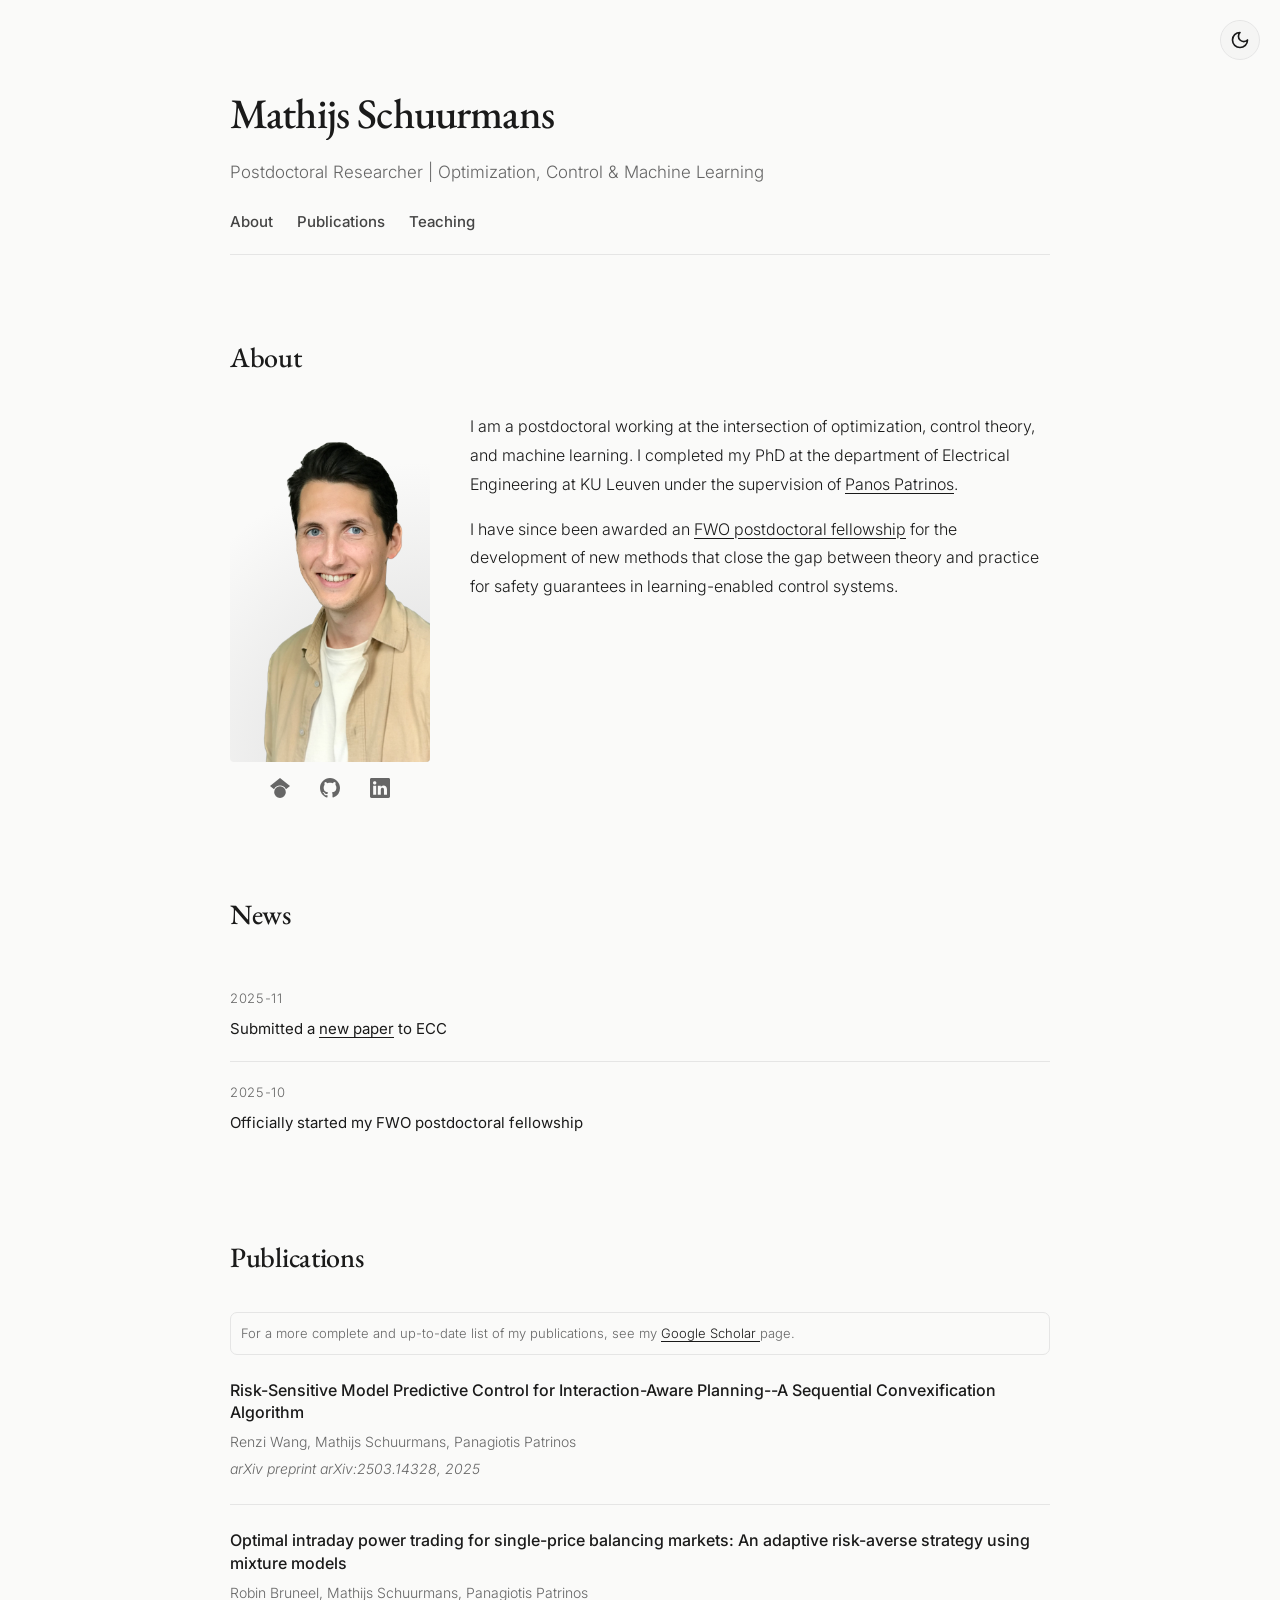
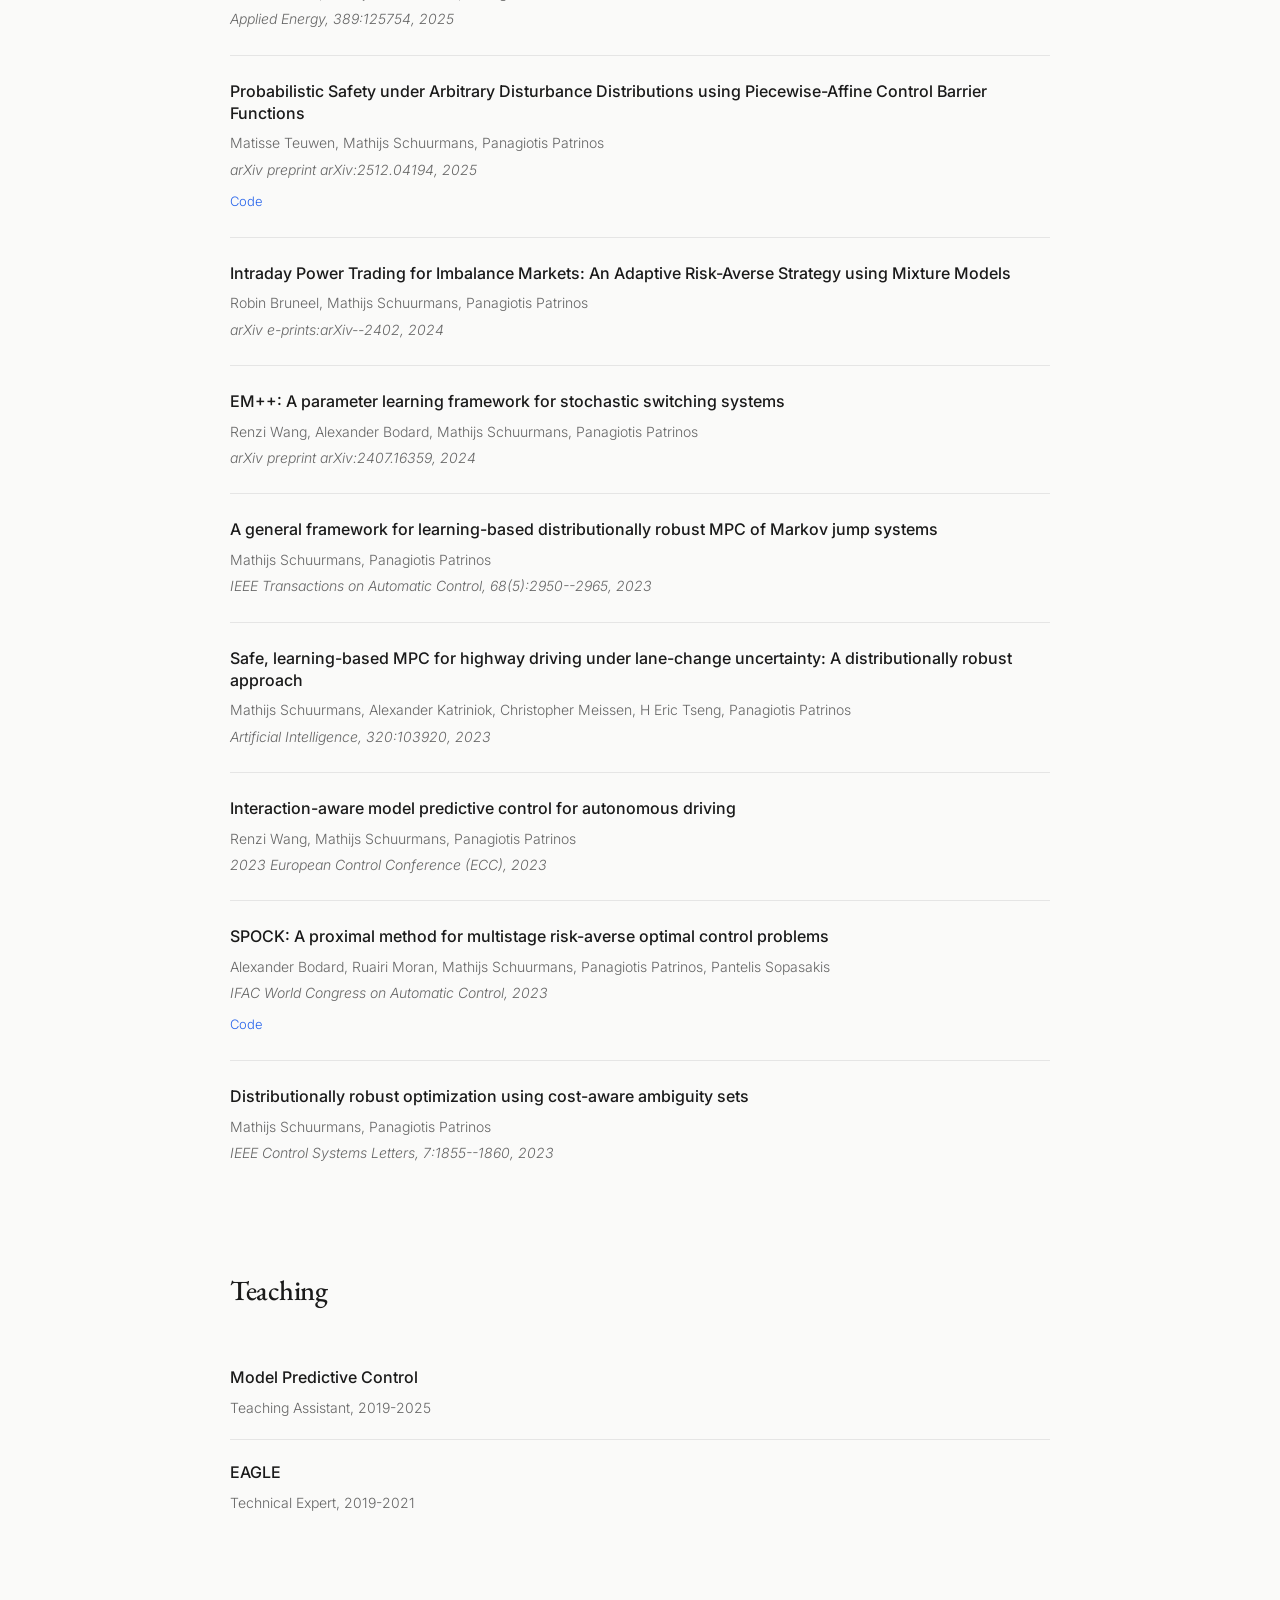
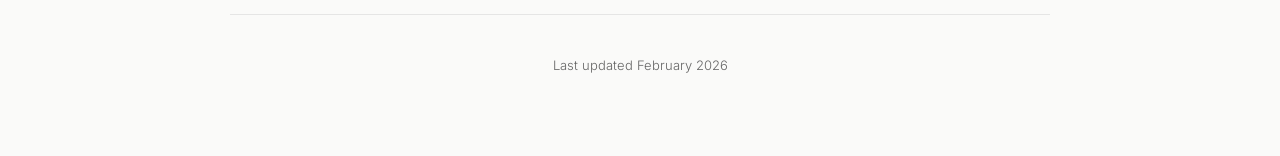
==== index.html @ 8fe31e9f "Initial publication" ====
<!DOCTYPE html>
<html lang="en-us">

<head>
	<meta name="generator" content="Hugo 0.148.2">
  <meta charset="UTF-8">
  <meta name="viewport" content="width=device-width, initial-scale=1.0">
  <title>Mathijs Schuurmans</title>
  <link
    href="https://fonts.googleapis.com/css2?family=EB+Garamond:wght@400;500;600&family=Inter:wght@300;400;500;600&display=swap"
    rel="stylesheet">
  
  <link rel="stylesheet" href="/css/variables.css">
  <link rel="stylesheet" href="/css/base.css">
  <link rel="stylesheet" href="/css/typography.css">
  <link rel="stylesheet" href="/css/components.css">
  <link rel="stylesheet" href="/css/layout.css">
  <link rel="stylesheet" href="/css/responsive.css">

  
</head>

<body>
  <button class="theme-toggle" aria-label="Toggle dark mode">
    <svg class="sun-icon" xmlns="http://www.w3.org/2000/svg" width="20" height="20" viewBox="0 0 24 24" fill="none" stroke="currentColor" stroke-width="2" stroke-linecap="round" stroke-linejoin="round">
  <circle cx="12" cy="12" r="4"></circle>
  <path d="M12 2v2"></path>
  <path d="M12 20v2"></path>
  <path d="m4.93 4.93 1.41 1.41"></path>
  <path d="m17.66 17.66 1.41 1.41"></path>
  <path d="M2 12h2"></path>
  <path d="M20 12h2"></path>
  <path d="m6.34 17.66-1.41 1.41"></path>
  <path d="m19.07 4.93-1.41 1.41"></path>
</svg>

      <svg class="moon-icon" xmlns="http://www.w3.org/2000/svg" width="20" height="20" viewBox="0 0 24 24" fill="none" stroke="currentColor" stroke-width="2" stroke-linecap="round" stroke-linejoin="round">
      <path d="M12 3a6 6 0 0 0 9 9 9 9 0 1 1-9-9Z"></path>
  </svg>

  </button>
  
<link rel="stylesheet" href="/css/home.css">
<div class="container">
  <header>
    <h1>Mathijs Schuurmans</h1>
    <div class="subtitle">Postdoctoral Researcher | Optimization, Control &amp; Machine Learning</div>
    <nav class="top-nav">
    
        <a href="/#about">About</a>
    
        <a href="/#publications">Publications</a>
    
        <a href="/#teaching">Teaching</a>
    
</nav>

  </header>

  <section id="about">
    <h2>About</h2>
    <div class="about-container">
      <div class="image-icons">
        <div class="profile-image">
          <img src="/images/profile.png" alt="Profile picture">
        </div>
        <div class="links">
          
          <a href="https://scholar.google.com/citations?user=sLfQq6sAAAAJ" target="_blank">
            <svg width="24px" height="24px" viewBox="0 0 24 24" role="img" xmlns="http://www.w3.org/2000/svg"><title>Google Scholar icon</title><path d="M12 24a7 7 0 1 1 0-14 7 7 0 0 1 0 14zm0-24L0 9.5l4.838 3.94A8 8 0 0 1 12 9a8 8 0 0 1 7.162 4.44L24 9.5z"/></svg>

          </a>
          
          
          <a href="https://github.com/mathijssch" target="_blank">
            <svg xmlns="http://www.w3.org/2000/svg" width="16" height="16" fill="currentColor" class="bi bi-github" viewBox="0 0 16 16">
  <path d="M8 0C3.58 0 0 3.58 0 8c0 3.54 2.29 6.53 5.47 7.59.4.07.55-.17.55-.38 0-.19-.01-.82-.01-1.49-2.01.37-2.53-.49-2.69-.94-.09-.23-.48-.94-.82-1.13-.28-.15-.68-.52-.01-.53.63-.01 1.08.58 1.23.82.72 1.21 1.87.87 2.33.66.07-.52.28-.87.51-1.07-1.78-.2-3.64-.89-3.64-3.95 0-.87.31-1.59.82-2.15-.08-.2-.36-1.02.08-2.12 0 0 .67-.21 2.2.82.64-.18 1.32-.27 2-.27s1.36.09 2 .27c1.53-1.04 2.2-.82 2.2-.82.44 1.1.16 1.92.08 2.12.51.56.82 1.27.82 2.15 0 3.07-1.87 3.75-3.65 3.95.29.25.54.73.54 1.48 0 1.07-.01 1.93-.01 2.2 0 .21.15.46.55.38A8.01 8.01 0 0 0 16 8c0-4.42-3.58-8-8-8"/>
</svg>

          </a>
          
          
          <a href="https://linkedin.com/in/mathijs-schuurmans-781a64147" target="_blank">
            <svg xmlns="http://www.w3.org/2000/svg" width="16" height="16" fill="currentColor" class="bi bi-linkedin" viewBox="0 0 16 16">
  <path d="M0 1.146C0 .513.526 0 1.175 0h13.65C15.474 0 16 .513 16 1.146v13.708c0 .633-.526 1.146-1.175 1.146H1.175C.526 16 0 15.487 0 14.854zm4.943 12.248V6.169H2.542v7.225zm-1.2-8.212c.837 0 1.358-.554 1.358-1.248-.015-.709-.52-1.248-1.342-1.248S2.4 3.226 2.4 3.934c0 .694.521 1.248 1.327 1.248zm4.908 8.212V9.359c0-.216.016-.432.08-.586.173-.431.568-.878 1.232-.878.869 0 1.216.662 1.216 1.634v3.865h2.401V9.25c0-2.22-1.184-3.252-2.764-3.252-1.274 0-1.845.7-2.165 1.193v.025h-.016l.016-.025V6.169h-2.4c.03.678 0 7.225 0 7.225z"/>
</svg>

          </a>
          
        </div>
      </div>
      <div class="about">
        <p>I am a postdoctoral working at the intersection of optimization, control theory, and machine learning.
I completed my PhD at the department of Electrical Engineering at KU Leuven under the supervision
of <a href="https://homes.esat.kuleuven.be/~ppatrino/">Panos Patrinos</a>.</p>
<p>I have since been awarded an <a href="https://www.fwo.be/en/support-programmes/postdoctoral-fellowships/">FWO postdoctoral fellowship</a> for the development of new methods that close the gap between theory and practice for safety guarantees in learning-enabled
control systems.</p>

      </div>
    </div>
  </section>

  
  <section id="news">
    <h2>News</h2>
    
<div class="news-item">
    <div class="news-date">2025-11</div>
    <div class="news-content">Submitted a <a href="https://mathijssch.github.io/ecc26-supplementary/">new paper</a> to ECC</div>
</div>

<div class="news-item">
    <div class="news-date">2025-10</div>
    <div class="news-content">Officially started my FWO postdoctoral fellowship</div>
</div>


  </section>
  

  
  <section id="publications">
    <h2>Publications</h2>
    
    <div class="disclaimer">
      For a more complete and up-to-date list of my publications, see my
      <a href="https://scholar.google.com/citations?user=sLfQq6sAAAAJ" target="_blank">
        Google Scholar
      </a> page.
    </div>
    
    
<div class="publication">
    <div class="pub-title">Risk-Sensitive Model Predictive Control for Interaction-Aware Planning--A Sequential Convexification Algorithm</div>
    <div class="pub-authors">Renzi Wang, Mathijs Schuurmans, Panagiotis Patrinos</div>
    <div class="pub-venue">arXiv preprint arXiv:2503.14328, 2025</div>
    
</div>

<div class="publication">
    <div class="pub-title">Optimal intraday power trading for single-price balancing markets: An adaptive risk-averse strategy using mixture models</div>
    <div class="pub-authors">Robin Bruneel, Mathijs Schuurmans, Panagiotis Patrinos</div>
    <div class="pub-venue">Applied Energy, 389:125754, 2025</div>
    
</div>

<div class="publication">
    <div class="pub-title">Probabilistic Safety under Arbitrary Disturbance Distributions using Piecewise-Affine Control Barrier Functions</div>
    <div class="pub-authors">Matisse Teuwen, Mathijs Schuurmans, Panagiotis Patrinos</div>
    <div class="pub-venue">arXiv preprint arXiv:2512.04194, 2025</div>
    
    <div class="pub-links">
        
        
        <a href="https://github.com/kul-optec/pwa-cbf" target="_blank">Code</a>
        
        
    </div>
    
</div>

<div class="publication">
    <div class="pub-title">Intraday Power Trading for Imbalance Markets: An Adaptive Risk-Averse Strategy using Mixture Models</div>
    <div class="pub-authors">Robin Bruneel, Mathijs Schuurmans, Panagiotis Patrinos</div>
    <div class="pub-venue">arXiv e-prints:arXiv--2402, 2024</div>
    
</div>

<div class="publication">
    <div class="pub-title">EM&#43;&#43;: A parameter learning framework for stochastic switching systems </div>
    <div class="pub-authors">Renzi Wang, Alexander Bodard, Mathijs Schuurmans, Panagiotis Patrinos</div>
    <div class="pub-venue">arXiv preprint arXiv:2407.16359, 2024</div>
    
</div>

<div class="publication">
    <div class="pub-title">A general framework for learning-based distributionally robust MPC of Markov jump systems</div>
    <div class="pub-authors">Mathijs Schuurmans, Panagiotis Patrinos</div>
    <div class="pub-venue">IEEE Transactions on Automatic Control, 68(5):2950--2965, 2023</div>
    
</div>

<div class="publication">
    <div class="pub-title">Safe, learning-based MPC for highway driving under lane-change uncertainty: A distributionally robust approach</div>
    <div class="pub-authors">Mathijs Schuurmans, Alexander Katriniok,             Christopher Meissen, H Eric Tseng, Panagiotis Patrinos</div>
    <div class="pub-venue">Artificial Intelligence, 320:103920, 2023</div>
    
</div>

<div class="publication">
    <div class="pub-title">Interaction-aware model predictive control for autonomous driving</div>
    <div class="pub-authors">Renzi Wang, Mathijs Schuurmans, Panagiotis Patrinos</div>
    <div class="pub-venue">2023 European Control Conference (ECC), 2023</div>
    
</div>

<div class="publication">
    <div class="pub-title">SPOCK: A proximal method for multistage risk-averse optimal control problems</div>
    <div class="pub-authors">Alexander Bodard, Ruairi Moran, Mathijs Schuurmans, Panagiotis Patrinos, Pantelis Sopasakis</div>
    <div class="pub-venue">IFAC World Congress on Automatic Control, 2023</div>
    
    <div class="pub-links">
        
        
        <a href="https://github.com/kul-optec/spock.jl" target="_blank">Code</a>
        
        
    </div>
    
</div>

<div class="publication">
    <div class="pub-title">Distributionally robust optimization using cost-aware ambiguity sets</div>
    <div class="pub-authors">Mathijs Schuurmans, Panagiotis Patrinos</div>
    <div class="pub-venue">IEEE Control Systems Letters, 7:1855--1860, 2023</div>
    
</div>


  </section>
  

  <section id="teaching">
    <h2>Teaching</h2>
    
    <div class="teaching-item">
      <div class="teaching-title">Model Predictive Control</div>
      <div class="teaching-details">Teaching Assistant, 2019-2025</div>
    </div>
    
    <div class="teaching-item">
      <div class="teaching-title">EAGLE</div>
      <div class="teaching-details">Technical Expert, 2019-2021</div>
    </div>
    
  </section>

  <footer>
    <p>Last updated February 2026</p>
  </footer>
</div>

  

  <script>
    
    const themeToggle = document.querySelector('.theme-toggle');
    const html = document.documentElement;

    
    const currentTheme = localStorage.getItem('theme') || 'light';
    html.setAttribute('data-theme', currentTheme);

    themeToggle.addEventListener('click', () => {
      const theme = html.getAttribute('data-theme') === 'light' ? 'dark' : 'light';
      html.setAttribute('data-theme', theme);
      localStorage.setItem('theme', theme);
    });
  </script>
</body>

</html>
---- css/variables.css ----
:root {
    --bg: #fafaf9;
    --bg-mute: #dadada; 
    --text: #1a1a1a;
    --text-secondary: #666666;
    --accent: #2563eb;
    --border: #e5e5e5;
    --hover: #f5f5f4;
}

[data-theme="dark"] {
    --bg: #1a1a22;
    --bg-mute: #3f3f5f; 
    /* --bg-mute: #1f1f2f;  */
    --text: #d5d5e5;
    --text-secondary: #ababa3;
    --accent: #60a5fa;
    --border: #262626;
    --hover: #171717;
}
---- css/base.css ----
* {
  margin: 0;
  padding: 0;
  box-sizing: border-box;
}

html {
  scroll-behavior: smooth;
}

body {
  font-family: 'Inter', -apple-system, BlinkMacSystemFont, sans-serif;
  background: var(--bg);
  color: var(--text);
  line-height: 1.6;
  font-size: 15px;
  font-weight: 300;
  min-width: 400px;
  /* or whatever you need */
  transition: background-color 0.3s ease, color 0.3s ease;
}

.container {
  max-width: 900px;
  margin: 0 auto;
  padding: 80px 40px;
}

a {
  color: var(--text);
  text-underline-offset: 2pt;
  transition: text-underline-offset 0.3s ease-in-out;
}

a:hover {
  color: var(--accent);
  text-underline-offset: 3pt;
}
---- css/typography.css ----
h1 {
    font-family: 'EB Garamond', serif;
    font-size: 42px;
    font-weight: 500;
    margin-bottom: 12px;
    letter-spacing: -0.02em;
}

h2 {
    font-family: 'EB Garamond', serif;
    font-size: 28px;
    font-weight: 500;
    margin-bottom: 32px;
    letter-spacing: -0.01em;
}

.subtitle {
    font-size: 17px;
    color: var(--text-secondary);
    margin-bottom: 24px;
    font-weight: 300;
}
---- css/components.css ----
/* Links */
.links {
  display: flex;
  gap: 30px;
  flex-wrap: wrap;
  justify-content: center;
  padding-top: 10px;
}

.links a {
  color: var(--text);
  text-decoration: none;
  font-size: 14px;
  padding: 6px 0;
  border-bottom: 1px solid transparent;
  transition: border-color 0.2s;
}

.disclaimer {
  font-size: small;
  color: var(--text-secondary);
  border: 1pt solid var(--border);
  padding: 10px;
  border-radius: 7px;
  /* width: 90%; */
  margin-bottom: 10px;
  margin: auto;
}

.top-nav {
  position: sticky;
  top: 0;
  z-index: 100;
  display: flex;
  gap: 1.5rem;
  margin-bottom: 0;
  /* border-bottom: 1px solid rgba(0, 0, 0, 0.08); */
}

.top-nav a {
  text-decoration: none;
  font-weight: 500;
  color: #444;
  position: relative;
}

.top-nav a:hover::after {
  width: 100%;
}

/* .links a:hover { */
/*     border-bottom-color: var(--accent); */
/* } */

.links svg {
  width: 20px;
  height: 20px;
  fill: var(--text-secondary)
}

.links svg:hover {
  fill: var(--accent);
}

/* Theme toggle */
.theme-toggle {
  position: fixed;
  top: 20px;
  right: 20px;
  background: var(--hover);
  border: 1px solid var(--border);
  border-radius: 50%;
  width: 40px;
  height: 40px;
  display: flex;
  align-items: center;
  justify-content: center;
  cursor: pointer;
  transition: all 0.2s;
  z-index: 1000;
}

.theme-toggle:hover {
  transform: scale(1.1);
  border-color: var(--text);
}

.theme-toggle svg {
  width: 20px;
  height: 20px;
  stroke: var(--text);
  fill: none;
  transition: opacity 0.3s ease, transform 0.3s ease;
  position: absolute;
}

.theme-toggle .sun-icon {
  opacity: 0;
  transform: rotate(180deg) scale(0);
}

.theme-toggle .moon-icon {
  opacity: 1;
  transform: rotate(0deg) scale(1);
}

[data-theme="dark"] .theme-toggle .sun-icon {
  opacity: 1;
  transform: rotate(0deg) scale(1);
}

[data-theme="dark"] .theme-toggle .moon-icon {
  opacity: 0;
  transform: rotate(-180deg) scale(0);
}
---- css/layout.css ----
header {
    margin-bottom: 80px;
    padding-bottom: 20px;
    border-bottom: 1px solid var(--border);
}

section {
    margin-bottom: 80px;
    transition: border-color 0.3s ease;
}

footer {
    margin-top: 80px;
    padding-top: 40px;
    border-top: 1px solid var(--border);
    text-align: center;
    color: var(--text-secondary);
    font-size: 13px;
}

footer a {
    color: var(--text-secondary);
    text-decoration: none;
    border-bottom: 1px solid transparent;
    transition: border-color 0.2s;
}

footer a:hover {
    border-bottom-color: var(--text-secondary);
}
---- css/responsive.css ----
@media (max-width: 768px) {
  .container {
    padding: 40px 20px;
  }

  h1 {
    font-size: 32px;
  }

  h2 {
    font-size: 24px;
  }

  section {
    margin-bottom: 60px;
  }

  .about-container {
    flex-direction: column;
    gap: 10px;
  }

  .image-icons {
    width: 100%;
  }

  .profile-image img {
    object-position: 100% 30%;
    /* top | center | bottom | left | right | 50% 20% */
    /* height: 200px !important; */
    object-fit: contain !important;
  }

  .profile-image {
    width: 50% !important;
    height: 200px !important;
    margin: auto;
  }

  .post-header h1 {
    font-size: 28px;
  }

  .post-content {
    font-size: 15px;
  }
}
---- css/home.css ----
.about-container {
    display: flex;
    gap: 40px;
    align-items: start;
}

.profile-image {
    flex-shrink: 0;
    width: 200px;
    height: 350px;
    border-radius: 4px;
    overflow: hidden;
    /* background: var(--bg-mute); */
    background: radial-gradient(circle 300px at bottom right, var(--bg-mute), transparent);
}

.profile-image img {
    width: 100%;
    height: 100%;
    object-fit: cover;
}

.about {
    font-size: 16px;
    line-height: 1.8;
    color: var(--text);
    font-weight: 300;
    flex: 1;
}

.about p {
    margin-bottom: 16px;
}

.about ul {
    margin-left: 20px;
}

.about li {
    margin-bottom: 8px;
}

/* News section */
.news-item {
    padding: 20px 0;
    border-bottom: 1px solid var(--border);
    transition: border-color 0.3s ease;
}

.news-item:last-child {
    border-bottom: none;
}

.news-date {
    font-size: 13px;
    color: var(--text-secondary);
    margin-bottom: 8px;
    text-transform: uppercase;
    letter-spacing: 0.05em;
}

.news-content {
    font-size: 15px;
    font-weight: 400;
}

/* Publications section */
.publication {
    padding: 24px 0;
    border-bottom: 1px solid var(--border);
    transition: border-color 0.3s ease;
}

.publication:last-child {
    border-bottom: none;
}

.pub-title {
    font-size: 16px;
    font-weight: 500;
    margin-bottom: 8px;
    line-height: 1.4;
}

.pub-authors {
    font-size: 14px;
    color: var(--text-secondary);
    margin-bottom: 4px;
}

.pub-venue {
    font-size: 14px;
    color: var(--text-secondary);
    font-style: italic;
}

.pub-links {
    margin-top: 10px;
    display: flex;
    gap: 16px;
}

.pub-links a {
    font-size: 13px;
    color: var(--accent);
    text-decoration: none;
    border-bottom: 1px solid transparent;
    transition: border-color 0.2s;
}

.pub-links a:hover {
    border-bottom-color: var(--accent);
}

/* Teaching section */
.teaching-item {
    padding: 20px 0;
    border-bottom: 1px solid var(--border);
    transition: border-color 0.3s ease;
}

.teaching-item:last-child {
    border-bottom: none;
}

.teaching-title {
    font-size: 16px;
    font-weight: 500;
    margin-bottom: 6px;
}

.teaching-details {
    font-size: 14px;
    color: var(--text-secondary);
}
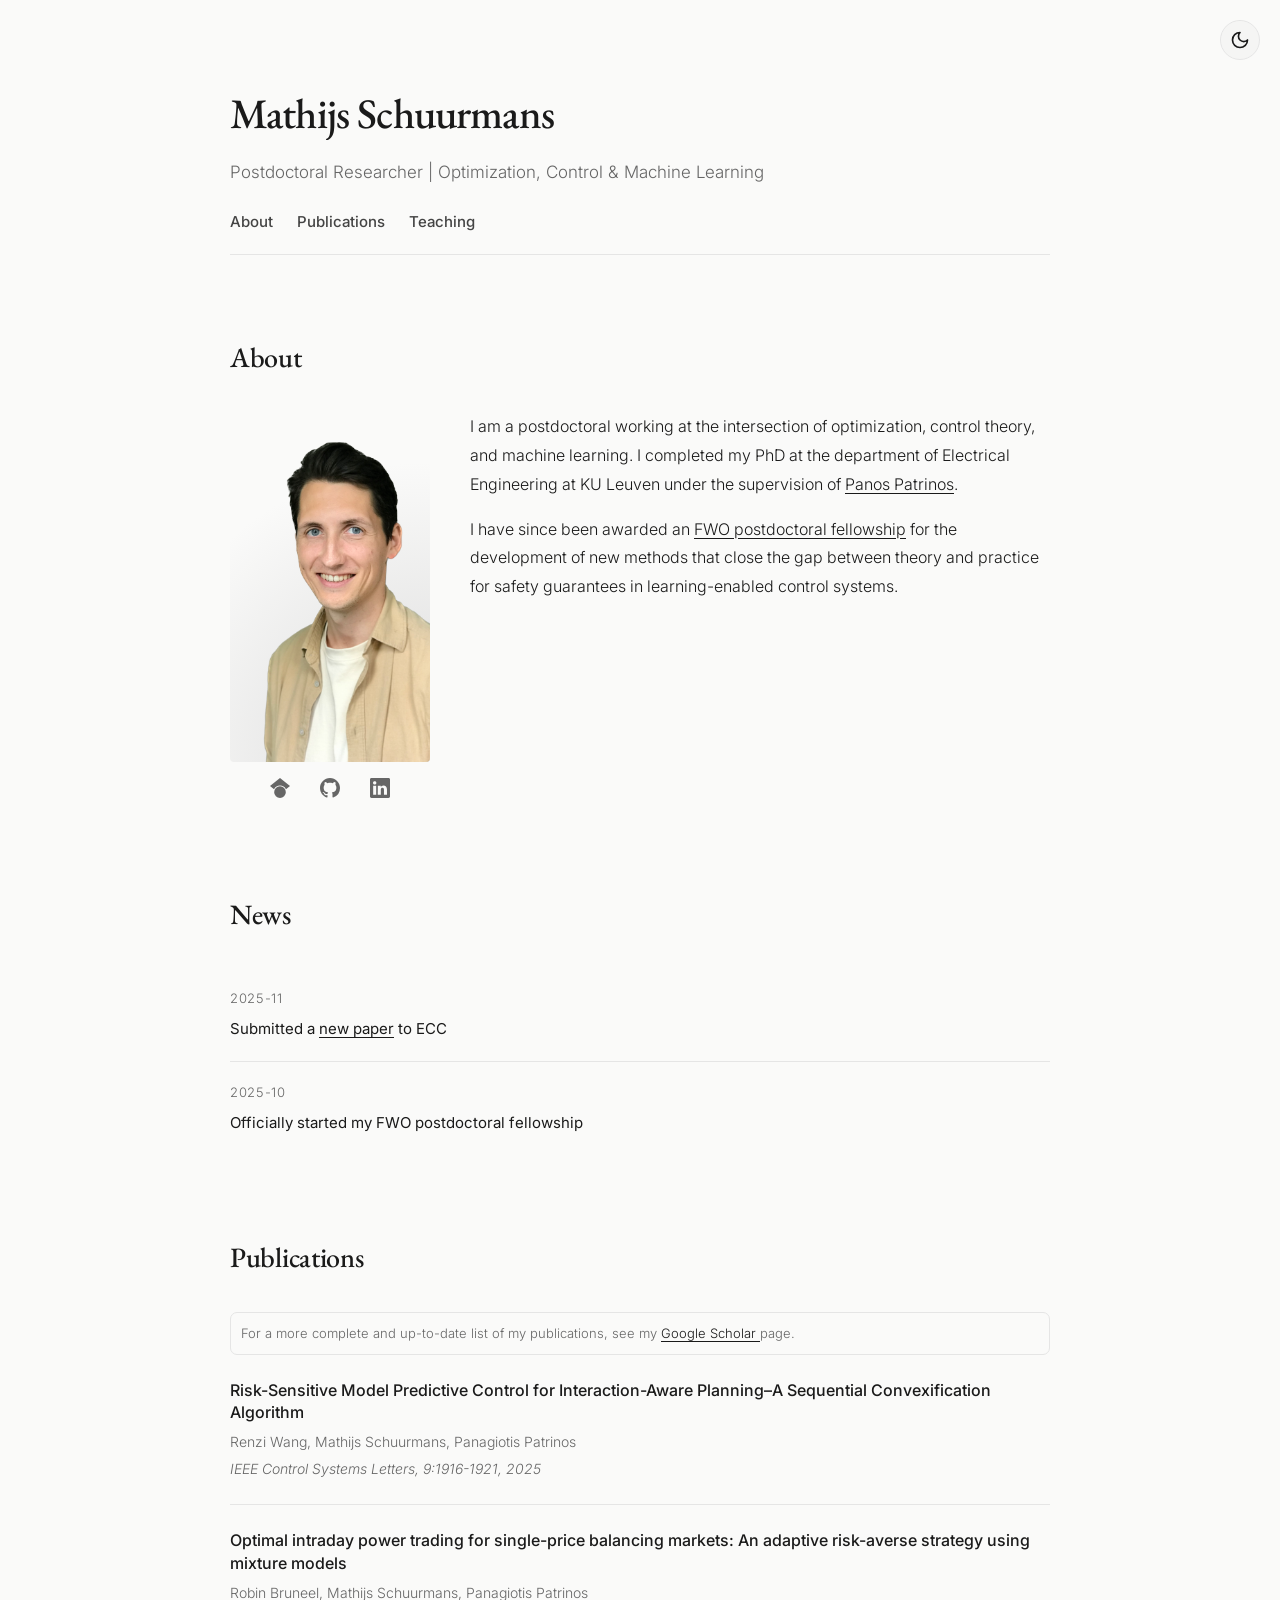
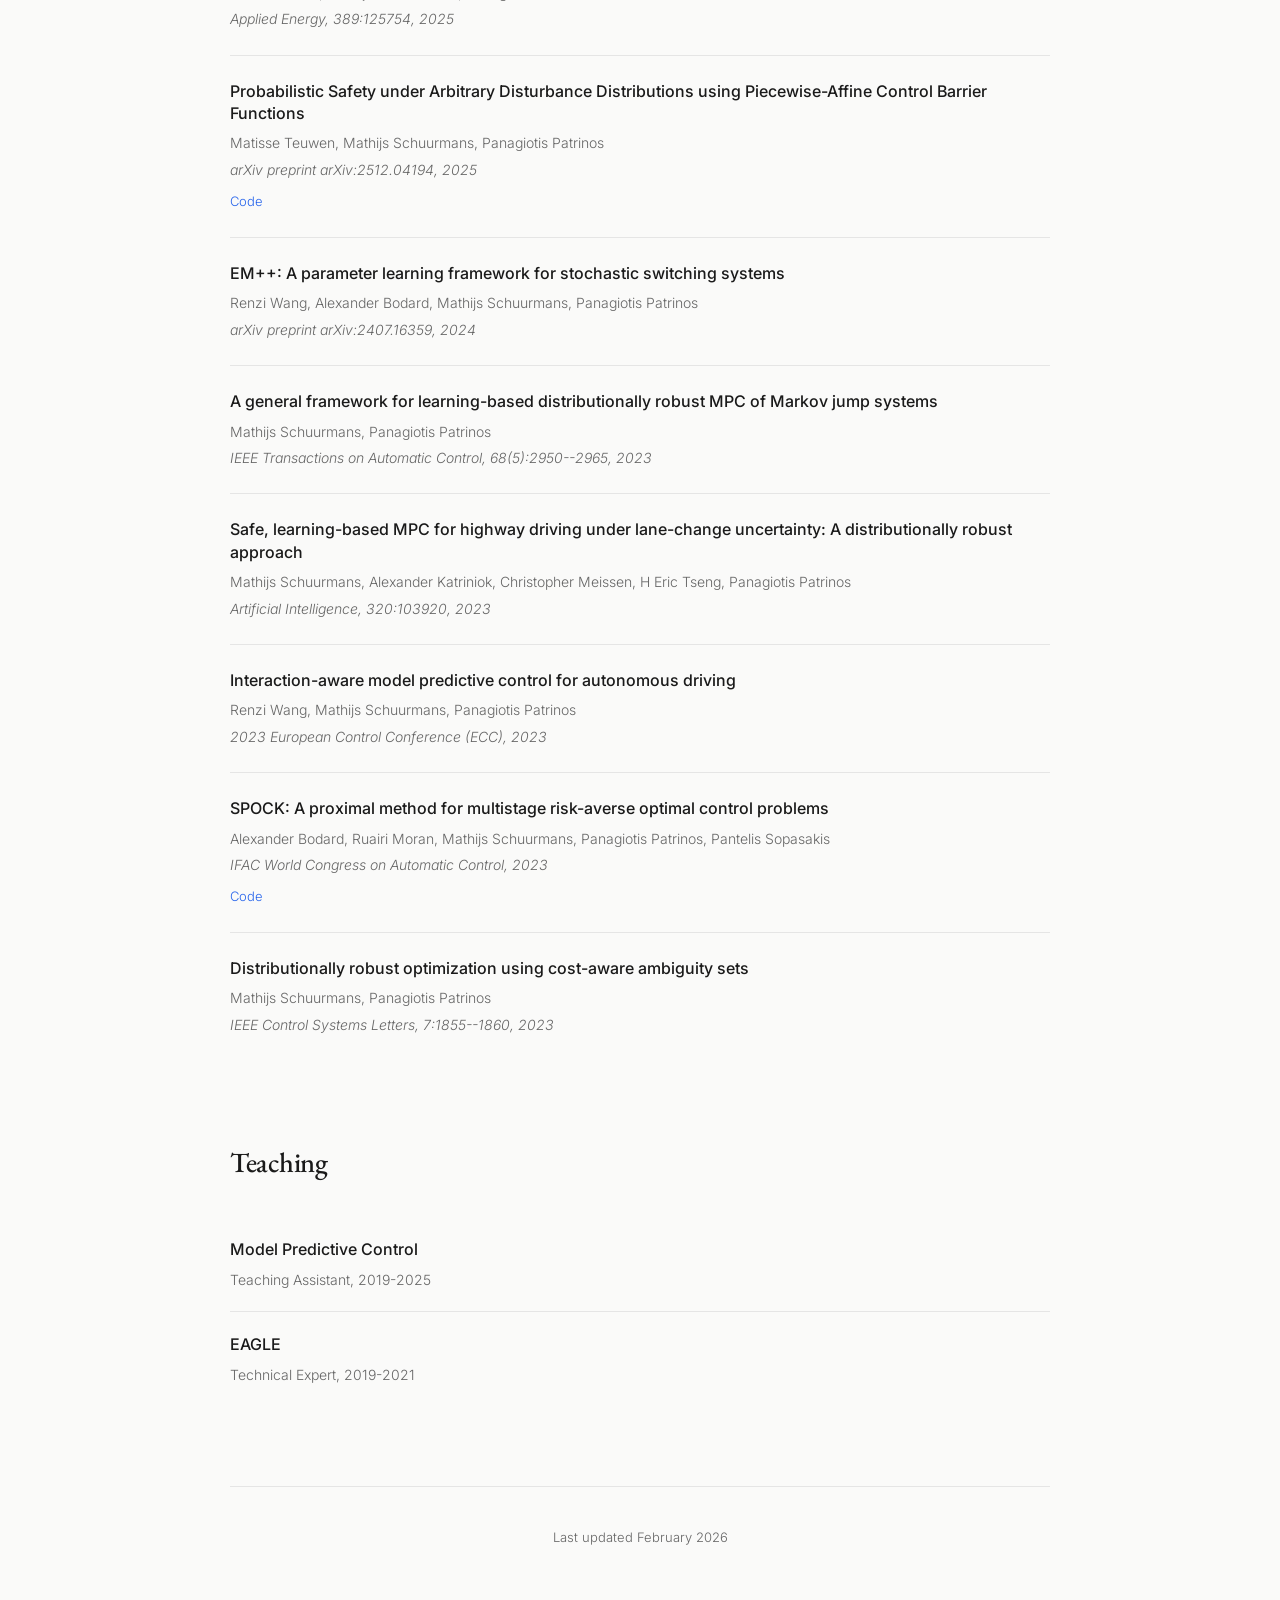
==== commit 999b66dd: "Cleanup a paper" ====
--- a/index.html
+++ b/index.html
@@ -131,9 +131,9 @@
     
     
 <div class="publication">
-    <div class="pub-title">Risk-Sensitive Model Predictive Control for Interaction-Aware Planning--A Sequential Convexification Algorithm</div>
+    <div class="pub-title">Risk-Sensitive Model Predictive Control for Interaction-Aware Planning–A Sequential Convexification Algorithm</div>
     <div class="pub-authors">Renzi Wang, Mathijs Schuurmans, Panagiotis Patrinos</div>
-    <div class="pub-venue">arXiv preprint arXiv:2503.14328, 2025</div>
+    <div class="pub-venue">IEEE Control Systems Letters, 9:1916-1921, 2025</div>
     
 </div>
 
@@ -156,13 +156,6 @@
         
         
     </div>
-    
-</div>
-
-<div class="publication">
-    <div class="pub-title">Intraday Power Trading for Imbalance Markets: An Adaptive Risk-Averse Strategy using Mixture Models</div>
-    <div class="pub-authors">Robin Bruneel, Mathijs Schuurmans, Panagiotis Patrinos</div>
-    <div class="pub-venue">arXiv e-prints:arXiv--2402, 2024</div>
     
 </div>
 
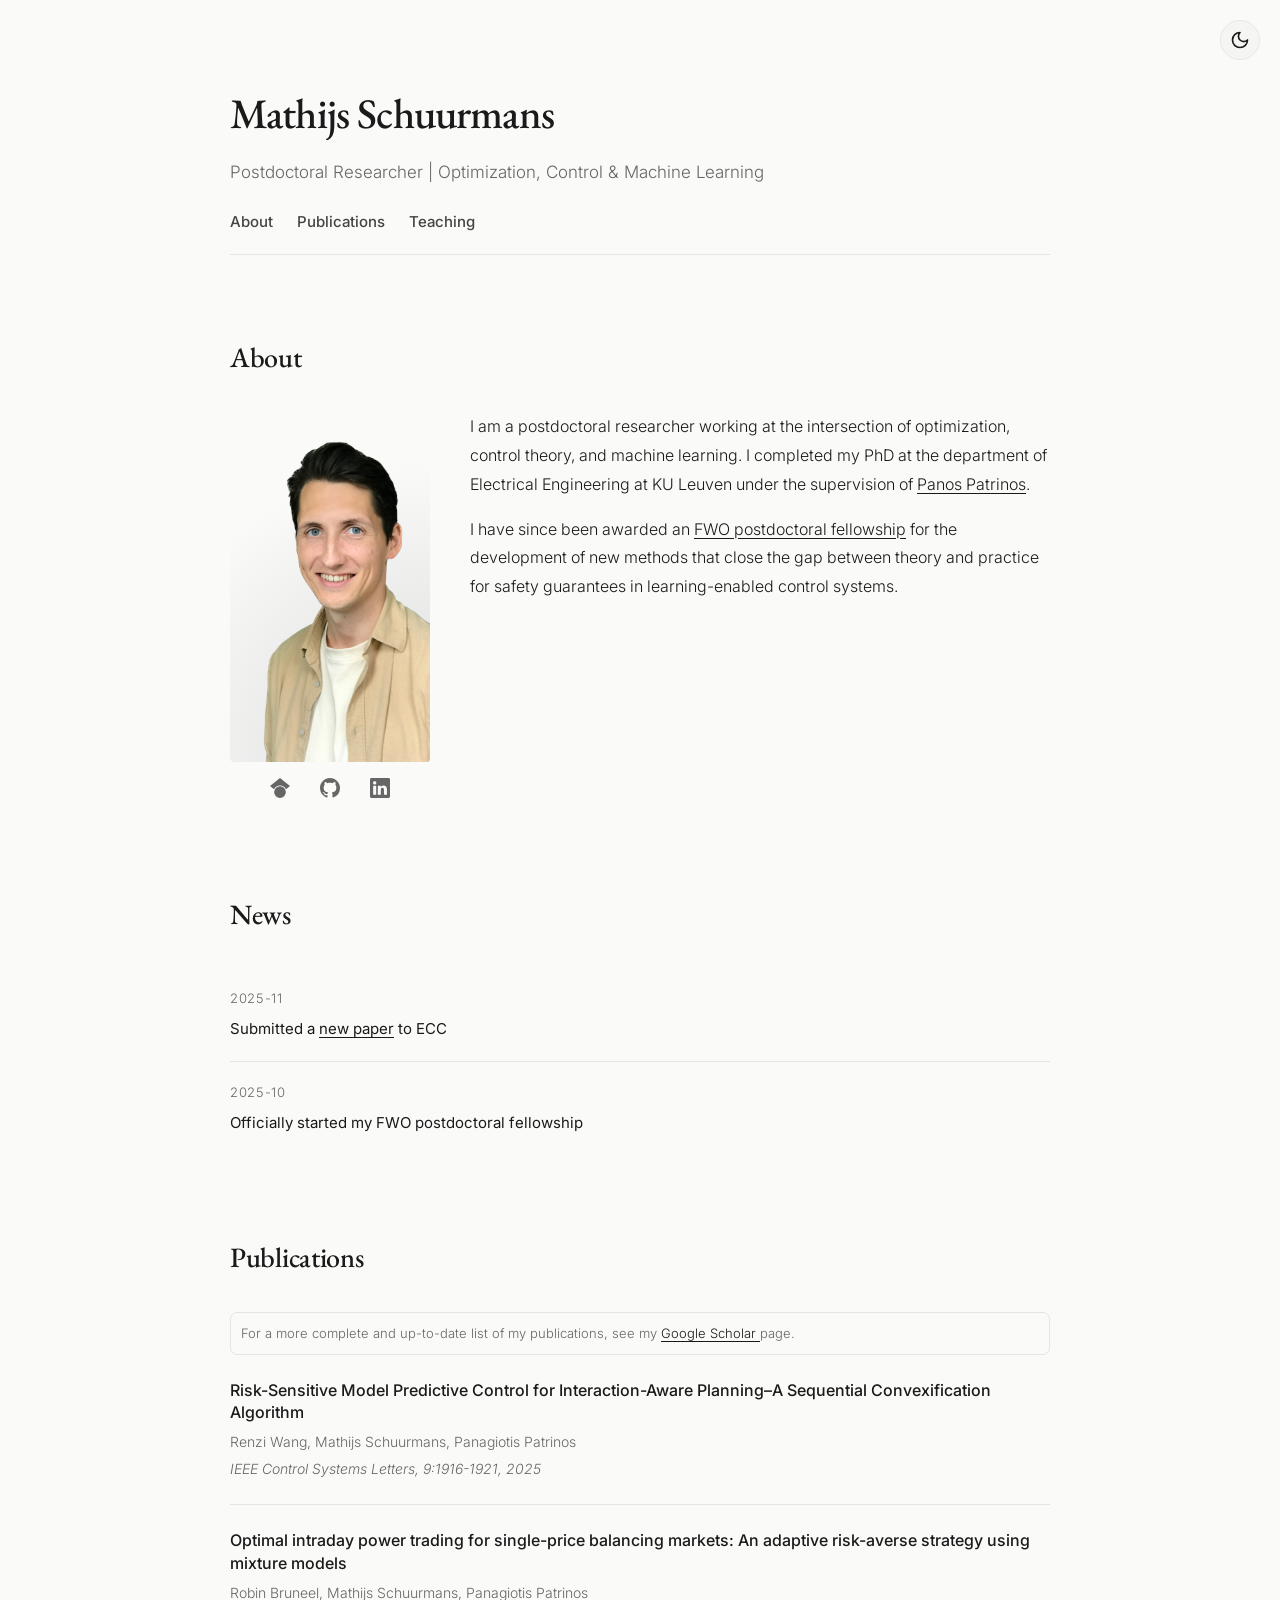
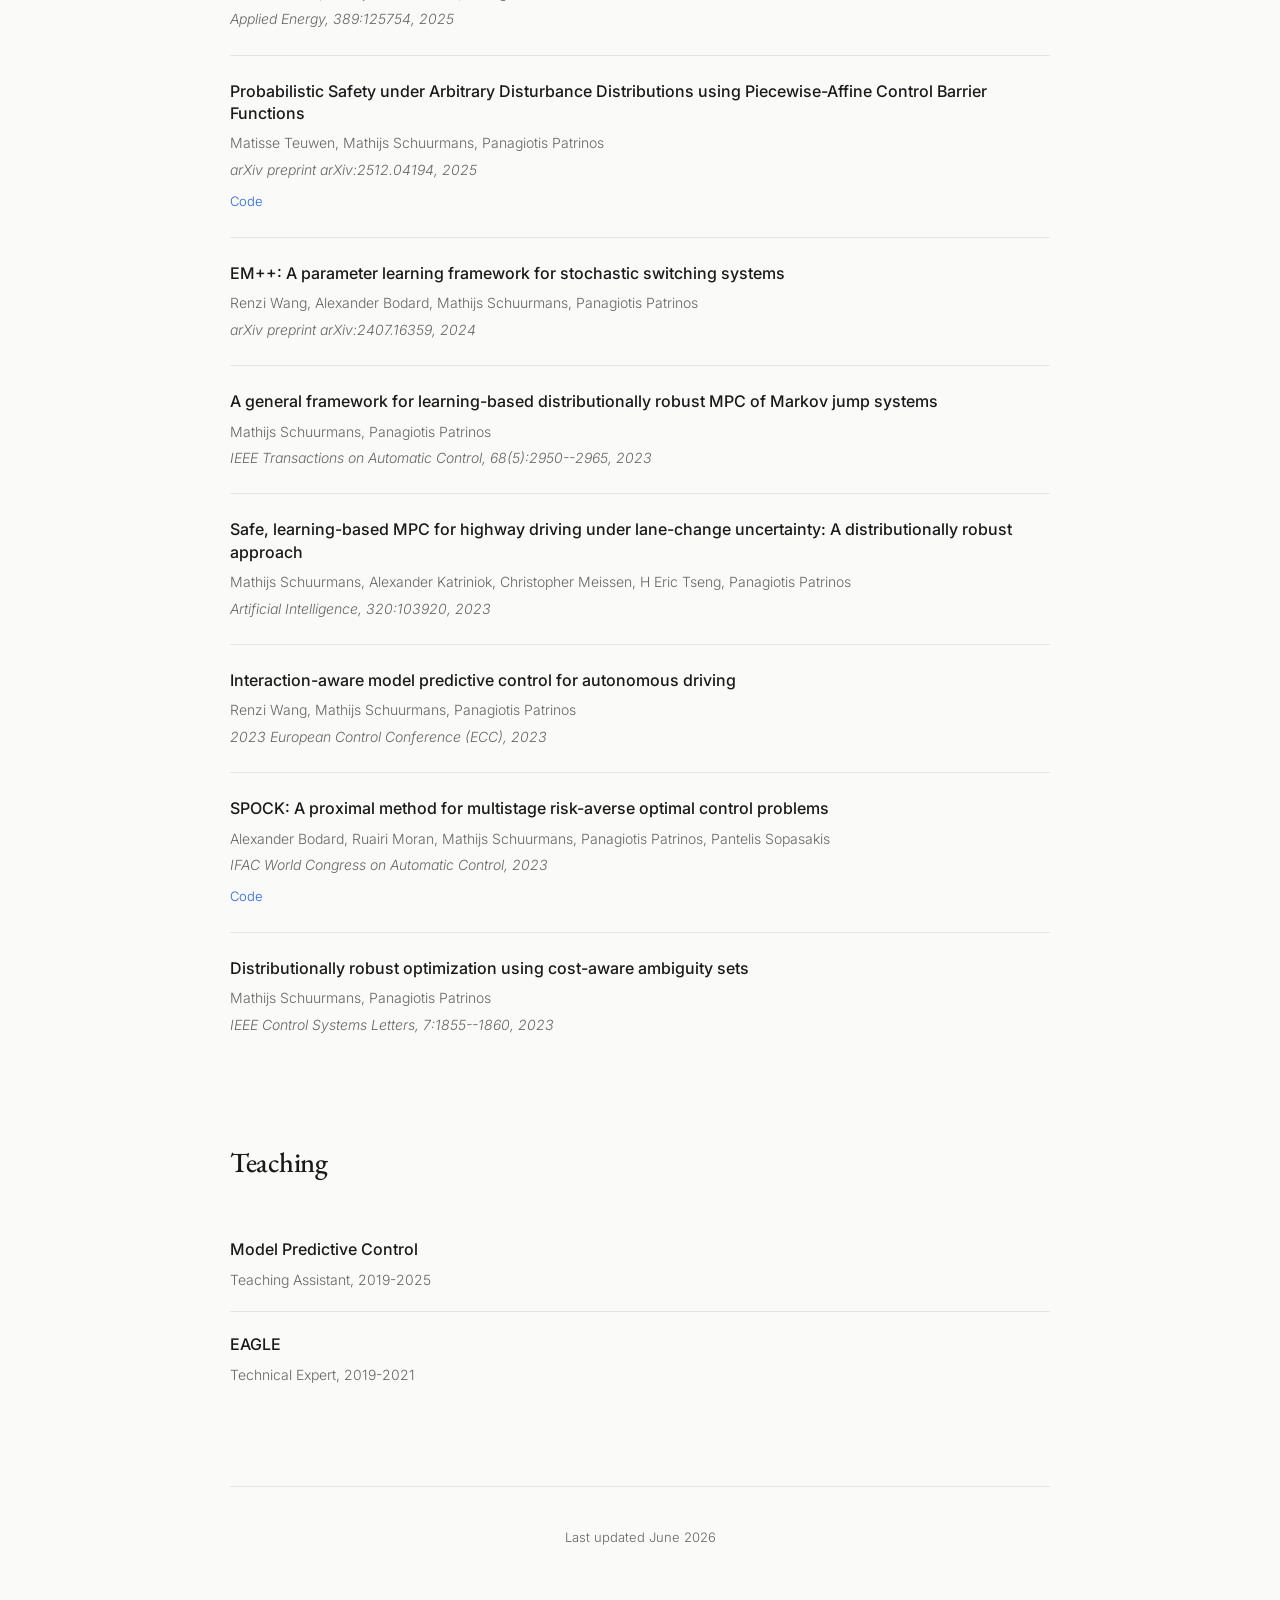
==== commit 61980c7d: "Typo fixed" ====
--- a/index.html
+++ b/index.html
@@ -90,7 +90,7 @@
         </div>
       </div>
       <div class="about">
-        <p>I am a postdoctoral working at the intersection of optimization, control theory, and machine learning.
+        <p>I am a postdoctoral researcher working at the intersection of optimization, control theory, and machine learning.
 I completed my PhD at the department of Electrical Engineering at KU Leuven under the supervision
 of <a href="https://homes.esat.kuleuven.be/~ppatrino/">Panos Patrinos</a>.</p>
 <p>I have since been awarded an <a href="https://www.fwo.be/en/support-programmes/postdoctoral-fellowships/">FWO postdoctoral fellowship</a> for the development of new methods that close the gap between theory and practice for safety guarantees in learning-enabled
@@ -229,7 +229,7 @@
   </section>
 
   <footer>
-    <p>Last updated February 2026</p>
+    <p>Last updated June 2026</p>
   </footer>
 </div>
 
